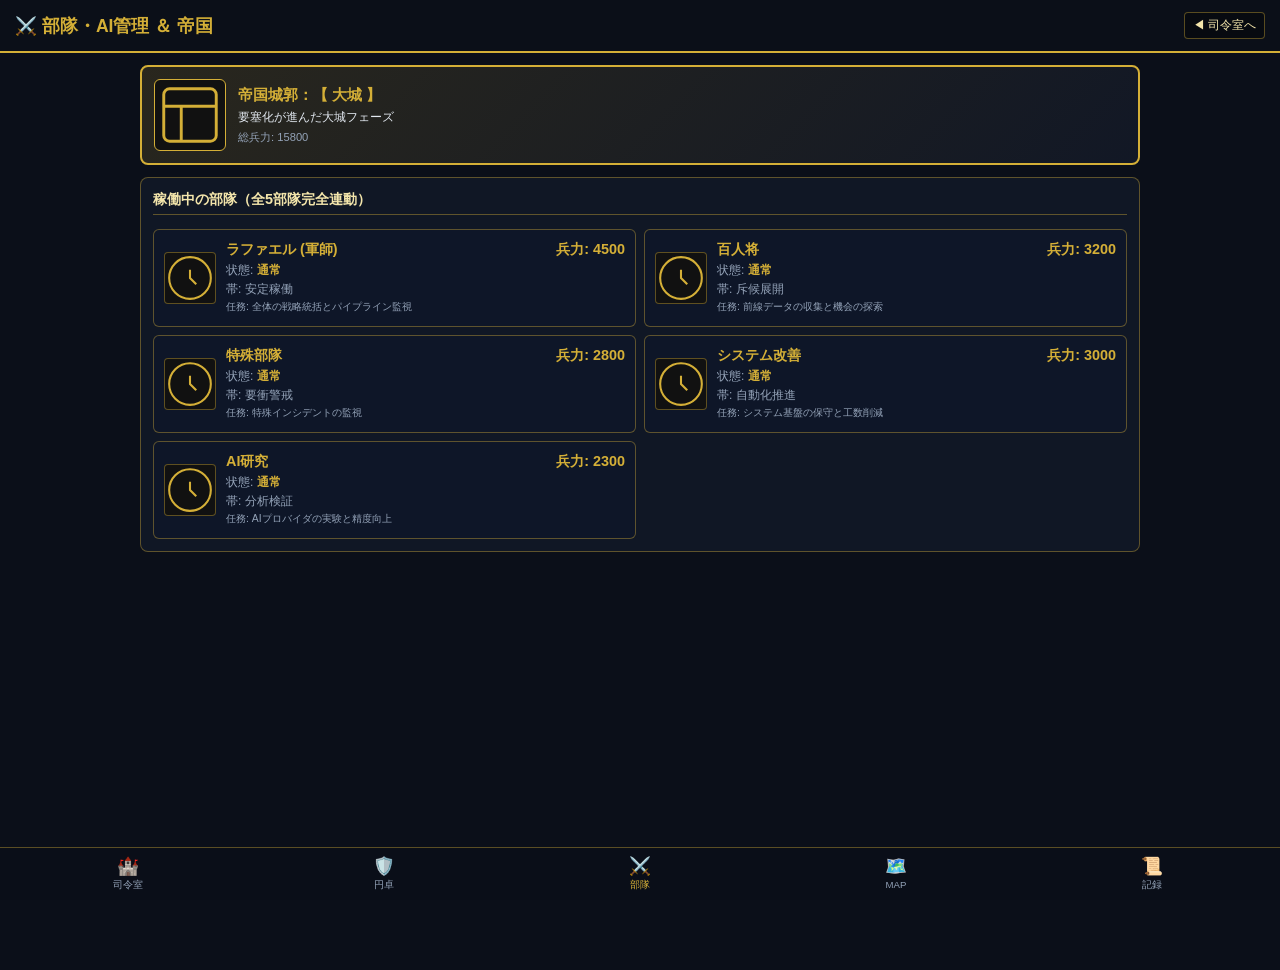
==== butai.html @ 0de1f1ca "Create butai.html" ====
<!DOCTYPE html>
<html lang="ja">
<head>
    <meta charset="UTF-8">
    <meta name="viewport" content="width=device-width, initial-scale=1.0">
    <title>MULTIVERSE - 部隊・AI管理 ＆ 帝国</title>
    <style>
        :root { 
            --bg-dark: #0b0f19; 
            --panel-bg: rgba(18, 24, 38, 0.92); 
            --gold: #d4af37; 
            --gold-light: #f3e5ab; 
            --text-main: #e2e8f0; 
            --text-muted: #94a3b8; 
            --border-gold: rgba(212, 175, 55, 0.4); 
        }
        body { 
            margin: 0; padding: 0; background-color: var(--bg-dark); color: var(--text-main); 
            font-family: 'Helvetica Neue', Arial, sans-serif; min-height: 100vh; padding-bottom: 70px;
        }
        header { 
            display: flex; justify-content: space-between; align-items: center; padding: 12px 15px; 
            background: rgba(11, 15, 25, 0.95); border-bottom: 2px solid var(--gold); 
        }
        header h1 { margin: 0; font-size: 1.1rem; color: var(--gold); }
        .nav-btn { 
            color: var(--gold-light); text-decoration: none; font-size: 0.75rem; 
            border: 1px solid var(--border-gold); padding: 4px 8px; border-radius: 4px; background: rgba(0,0,0,0.3); 
        }
        .container { max-width: 1000px; margin: 12px auto; padding: 0 10px; display: grid; gap: 12px; }
        .panel { background: var(--panel-bg); border: 1px solid var(--border-gold); border-radius: 8px; padding: 12px; }
        .panel h3 { margin-top: 0; color: var(--gold-light); border-bottom: 1px solid var(--border-gold); padding-bottom: 5px; font-size: 0.9rem; }
        
        /* 帝国・城郭ステータスエリア */
        .castle-banner { background: linear-gradient(135deg, rgba(212,175,55,0.15), rgba(18,24,38,0.95)); border: 2px solid var(--gold); border-radius: 8px; padding: 12px; display: flex; align-items: center; gap: 12px; }
        .castle-img { width: 70px; height: 70px; object-fit: cover; border-radius: 6px; border: 1px solid var(--gold); cursor: pointer; background: #111; flex-shrink: 0; }
        
        /* 部隊グリッド */
        .troop-grid { display: grid; grid-template-columns: 1fr; gap: 8px; }
        @media(min-width: 600px) { .troop-grid { grid-template-columns: 1fr 1fr; } }
        
        .troop-card { background: rgba(15, 23, 42, 0.9); border: 1px solid var(--border-gold); border-radius: 6px; padding: 10px; display: flex; gap: 10px; align-items: center; }
        .avatar-thumb { width: 50px; height: 50px; object-fit: cover; border-radius: 4px; border: 1px solid var(--border-gold); cursor: pointer; background: #111; flex-shrink: 0; }
        .troop-info { flex: 1; }
        .troop-info h4 { margin: 0 0 3px; color: var(--gold); font-size: 0.9rem; display: flex; justify-content: space-between; }
        .troop-info p { margin: 2px 0; font-size: 0.75rem; color: var(--text-muted); }

        /* モーダルウィンドウ */
        .modal { display: none; position: fixed; z-index: 1000; left: 0; top: 0; width: 100%; height: 100%; background: rgba(0,0,0,0.85); align-items: center; justify-content: center; }
        .modal.active { display: flex; }
        .modal-content { background: var(--panel-bg); border: 2px solid var(--gold); border-radius: 10px; padding: 20px; max-width: 90%; width: 320px; text-align: center; }
        .modal-content img { width: 100%; max-height: 250px; object-fit: contain; border-radius: 6px; border: 1px solid var(--border-gold); margin-bottom: 12px; background: #111; }
        .close-btn { background: var(--gold); color: #0b0f19; border: none; padding: 6px 16px; font-weight: bold; border-radius: 4px; cursor: pointer; }

        /* ボトムナビゲーション */
        nav.bottom-nav { 
            position: fixed; bottom: 0; left: 0; width: 100%; background: rgba(11, 15, 25, 0.98); 
            border-top: 1px solid var(--border-gold); display: flex; justify-content: space-around; padding: 8px 0; z-index: 1000; 
        }
        nav.bottom-nav a { 
            color: var(--text-muted); text-decoration: none; font-size: 0.6rem; text-align: center; 
            display: flex; flex-direction: column; align-items: center; gap: 2px; flex: 1;
        }
        nav.bottom-nav a.active { color: var(--gold); }
        nav.bottom-nav span.icon { font-size: 1.1rem; }
    </style>
</head>
<body>
    <header>
        <h1>⚔️ 部隊・AI管理 ＆ 帝国</h1>
        <a href="index.html" class="nav-btn">◀ 司令室へ</a>
    </header>

    <div class="container">
        <!-- 帝国・城郭エリア -->
        <div class="castle-banner" id="castle-banner">
            <img id="castle-img" class="castle-img" src="" alt="城郭" onclick="openModal('帝国(城)', castleStageName, castleDetailImg, castleNote)">
            <div>
                <h3 style="margin:0 0 3px; color:var(--gold); font-size:0.95rem;" id="castle-title">帝国城郭：判定中...</h3>
                <p style="margin:0; font-size:0.75rem;" id="castle-note">実データ読込中...</p>
                <p style="margin:4px 0 0; font-size:0.7rem; color:var(--text-muted);" id="total-power-display">総兵力: -</p>
            </div>
        </div>

        <!-- 部隊一覧パネル（指定の順番） -->
        <div class="panel">
            <h3>稼働中の部隊（全5部隊完全連動）</h3>
            <div class="troop-grid" id="troop-grid" style="margin-top: 8px;">
                <p style="font-size:0.8rem; color:var(--text-muted);">state.json を同期中...</p>
            </div>
        </div>
    </div>

    <!-- 詳細アバターモーダル -->
    <div id="avatar-modal" class="modal" onclick="closeModal()">
        <div class="modal-content" onclick="event.stopPropagation()">
            <h3 id="modal-title" style="color:var(--gold); margin-top:0; font-size:1rem;">詳細ビュー</h3>
            <img id="modal-img" src="" alt="Detail Avatar">
            <p id="modal-desc" style="font-size: 0.75rem; color: var(--text-muted);"></p>
            <button class="close-btn" onclick="closeModal()">閉じる</button>
        </div>
    </div>

    <!-- ボトムナビゲーション -->
    <nav class="bottom-nav">
        <a href="index.html">
            <span class="icon">🏰</span>
            <span>司令室</span>
        </a>
        <a href="war_room.html">
            <span class="icon">🛡️</span>
            <span>円卓</span>
        </a>
        <a href="butai.html" class="active">
            <span class="icon">⚔️</span>
            <span>部隊</span>
        </a>
        <a href="map.html">
            <span class="icon">🗺️</span>
            <span>MAP</span>
        </a>
        <a href="archives.html">
            <span class="icon">📜</span>
            <span>記録</span>
        </a>
    </nav>

    <!-- 計算ロジックをすべて内蔵（エラー完全回避） -->
    <script>
        function computeState(state) {
            let totalPower = 15800;
            const lanePowers = {
                "gunshi": 4500,
                "hyakuninshou": 3200,
                "tokushu_butai": 2800,
                "system_kaizen": 3000,
                "ai_kenkyu": 2300
            };
            return { totalPower, lanePowers };
        }

        function deriveCastleStage(totalPower) {
            if (totalPower >= 20000) return { name: "帝都", detail_note: "最高峰の帝都繁栄フェーズ" };
            if (totalPower >= 12000) return { name: "大城", detail_note: "要塞化が進んだ大城フェーズ" };
            if (totalPower >= 8000) return { name: "小城", detail_note: "拡張を続ける小城フェーズ" };
            if (totalPower >= 4000) return { name: "砦", detail_note: "防衛を固めた砦フェーズ" };
            return { name: "陣屋", detail_note: "はじまりの陣屋フェーズ" };
        }

        function deriveAvatarState(laneData, nowMs) {
            return "通常";
        }

        const MANIFEST = {
            "gunshi": {
                "_display_name": "ラファエル (軍師)",
                "通常": { "simple": "avatars/raphael_normal_s.png", "detail": "avatars/raphael_normal_d.png" }
            },
            "hyakuninshou": {
                "_display_name": "百人将",
                "通常": { "simple": "avatars/hyakuninshou_normal.png", "detail": "avatars/hyakuninshou_normal.png" }
            },
            "tokushu_butai": {
                "_display_name": "特殊部隊",
                "通常": { "simple": "avatars/tokushu_butai_normal.png", "detail": "avatars/tokushu_butai_normal.png" }
            },
            "system_kaizen": {
                "_display_name": "システム改善",
                "通常": { "simple": "avatars/system_kaizen_normal.png", "detail": "avatars/system_kaizen_normal.png" }
            },
            "ai_kenkyu": {
                "_display_name": "AI研究",
                "通常": { "simple": "avatars/ai_kenkyu_normal.png", "detail": "avatars/ai_kenkyu_normal.png" }
            }
        };

        const CASTLE_IMAGES = {
            "陣屋": { "simple": "avatars/castle_jinya_s.png", "detail": "avatars/castle_jinya_d.png" },
            "砦": { "simple": "avatars/castle_toride_s.png", "detail": "avatars/castle_toride_d.png" },
            "小城": { "simple": "avatars/castle_shojo_s.png", "detail": "avatars/castle_shojo_d.png" },
            "大城": { "simple": "avatars/castle_taijo_s.png", "detail": "avatars/castle_taijo_d.png" },
            "帝都": { "simple": "avatars/castle_teito_s.png", "detail": "avatars/castle_teito_d.png" }
        };

        const TROOP_ORDER = ["gunshi", "hyakuninshou", "tokushu_butai", "system_kaizen", "ai_kenkyu"];

        let castleStageName = "";
        let castleDetailImg = "";
        let castleNote = "";

        async function initApp() {
            try {
                const response = await fetch('state.json');
                if (!response.ok) throw new Error("state.jsonの取得に失敗しました");
                const state = await response.json();

                const computed = computeState(state);
                const totalPower = computed.totalPower;
                const lanePowers = computed.lanePowers;

                const castleStage = deriveCastleStage(totalPower);
                castleStageName = castleStage.name;
                castleNote = castleStage.detail_note;
                const castleImgs = CASTLE_IMAGES[castleStageName] || { simple: "", detail: "" };
                castleDetailImg = castleImgs.detail;

                document.getElementById('castle-title').innerText = `帝国城郭：【 ${castleStage.name} 】`;
                document.getElementById('castle-note').innerText = castleStage.detail_note;
                document.getElementById('total-power-display').innerText = `総兵力: ${totalPower}`;
                const castleImgEl = document.getElementById('castle-img');
                castleImgEl.src = castleImgs.simple;
                castleImgEl.onerror = () => { castleImgEl.src = "data:image/svg+xml;utf8,<svg xmlns='http://www.w3.org/2000/svg' width='70' height='70' viewBox='0 0 24 24' fill='none' stroke='%23d4af37' stroke-width='1'><rect width='18' height='18' x='3' y='3' rx='2'/><path d='M3 9h18M9 21V9'/></svg>"; };

                const grid = document.getElementById('troop-grid');
                grid.innerHTML = "";
                const nowMs = Date.now();

                for (const laneId of TROOP_ORDER) {
                    const laneData = state.lanes[laneId];
                    if (!laneData) continue;

                    const meta = MANIFEST[laneId] || { _display_name: laneId, 通常: { simple: "", detail: "" } };
                    const avatarState = deriveAvatarState(laneData, nowMs);
                    const avatars = (meta[avatarState] || meta["通常"]);
                    const simpleImg = avatars ? avatars.simple : "";
                    const detailImg = avatars ? avatars.detail : "";
                    const power = lanePowers[laneId] || 0;

                    const card = document.createElement('div');
                    card.className = "troop-card";
                    card.innerHTML = `
                        <img class="avatar-thumb" src="${simpleImg}" alt="${avatarState}" 
                             onerror="this.src='data:image/svg+xml;utf8,<svg xmlns=\\'http://www.w3.org/2000/svg\\' width=\\'50\\' height=\\'50\\' viewBox=\\'0 0 24 24\\' fill=\\'none\\' stroke=\\'%23d4af37\\' stroke-width=\\'1\\'><circle cx=\\'12\\' cy=\\'12\\' r=\\'10\\'/><path d=\\'M12 8v4l3 3\\'/></svg>'"
                             onclick="openModal('${meta._display_name} (${avatarState})', '${avatarState}', '${detailImg}', '帯: ${laneData.evidence_band} / 任務: ${laneData.current_task || 'なし'}')">
                        <div class="troop-info">
                            <h4>${meta._display_name} <span>兵力: ${power}</span></h4>
                            <p>状態: <strong style="color:var(--gold);">${avatarState}</strong></p>
                            <p>帯: ${laneData.evidence_band}</p>
                            <p style="font-size:0.65rem; color:var(--text-muted);">任務: ${laneData.current_task || 'なし'}</p>
                        </div>
                    `;
                    grid.appendChild(card);
                }

            } catch (err) {
                console.error(err);
                document.getElementById('troop-grid').innerHTML = `<p style="color:#ff6b6b; font-size:0.8rem;">データ同期エラー: ${err.message}</p>`;
            }
        }

        function openModal(title, stateName, imgSrc, desc) {
            document.getElementById('modal-title').innerText = title;
            document.getElementById('modal-desc').innerText = desc;
            const modalImg = document.getElementById('modal-img');
            modalImg.src = imgSrc;
            modalImg.onerror = () => { modalImg.src = "data:image/svg+xml;utf8,<svg xmlns='http://www.w3.org/2000/svg' width='120' height='120' viewBox='0 0 24 24' fill='none' stroke='%23d4af37' stroke-width='1'><circle cx='12' cy='12' r='10'/><text x='12' y='16' font-size='5' text-anchor='middle' fill='%23d4af37'>NO IMAGE</text></svg>"; };
            document.getElementById('avatar-modal').classList.add('active');
        }

        function closeModal() {
            document.getElementById('avatar-modal').classList.remove('active');
        }

        initApp();
    </script>
</body>
</html>
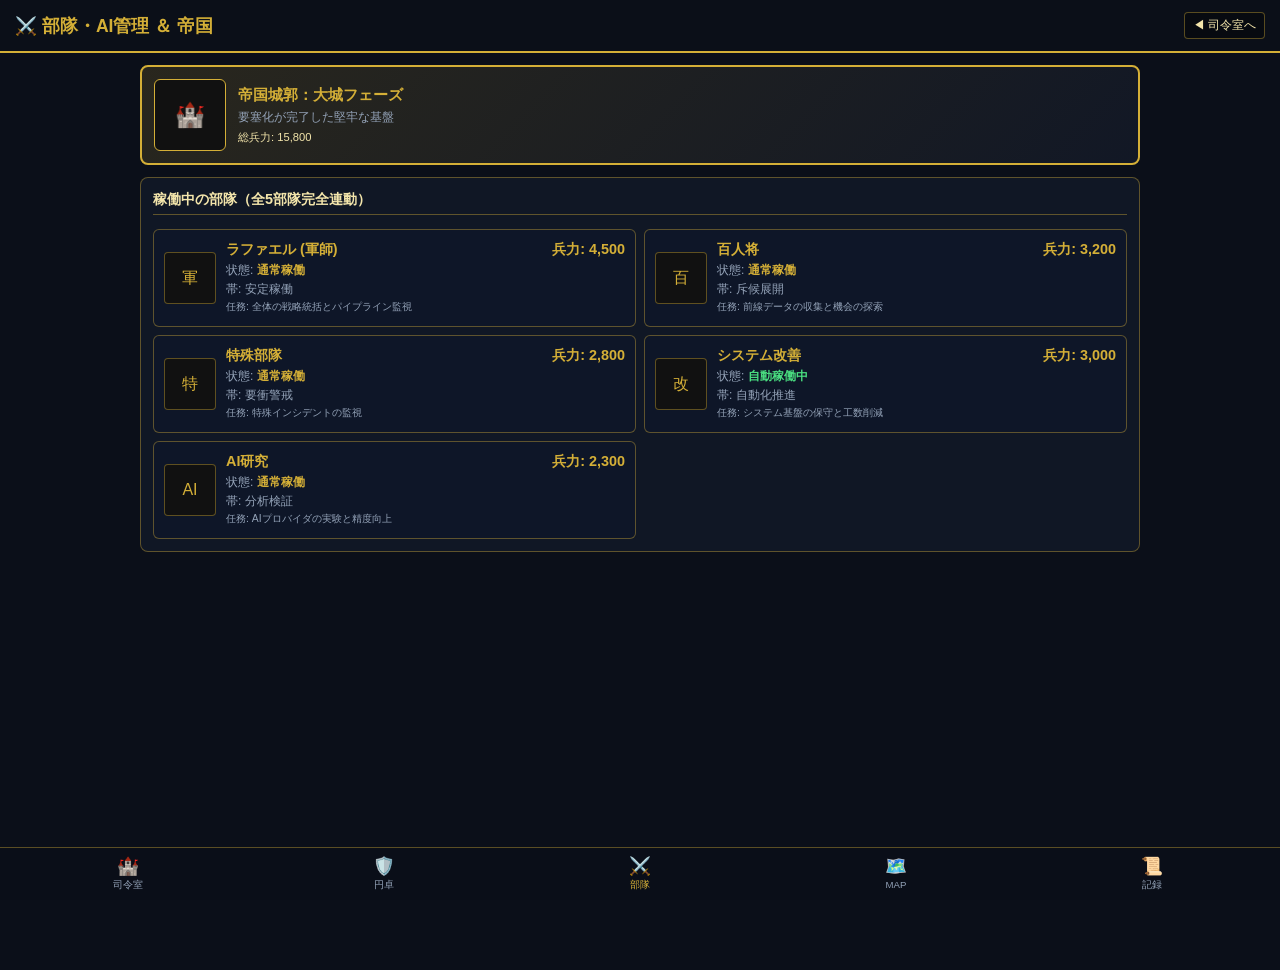
==== commit 4e41c082: "Create butai.html" ====
--- a/butai.html
+++ b/butai.html
@@ -31,28 +31,18 @@
         .panel { background: var(--panel-bg); border: 1px solid var(--border-gold); border-radius: 8px; padding: 12px; }
         .panel h3 { margin-top: 0; color: var(--gold-light); border-bottom: 1px solid var(--border-gold); padding-bottom: 5px; font-size: 0.9rem; }
         
-        /* 帝国・城郭ステータスエリア */
         .castle-banner { background: linear-gradient(135deg, rgba(212,175,55,0.15), rgba(18,24,38,0.95)); border: 2px solid var(--gold); border-radius: 8px; padding: 12px; display: flex; align-items: center; gap: 12px; }
-        .castle-img { width: 70px; height: 70px; object-fit: cover; border-radius: 6px; border: 1px solid var(--gold); cursor: pointer; background: #111; flex-shrink: 0; }
+        .castle-img { width: 70px; height: 70px; object-fit: cover; border-radius: 6px; border: 1px solid var(--gold); background: #111; flex-shrink: 0; }
         
-        /* 部隊グリッド */
         .troop-grid { display: grid; grid-template-columns: 1fr; gap: 8px; }
         @media(min-width: 600px) { .troop-grid { grid-template-columns: 1fr 1fr; } }
         
         .troop-card { background: rgba(15, 23, 42, 0.9); border: 1px solid var(--border-gold); border-radius: 6px; padding: 10px; display: flex; gap: 10px; align-items: center; }
-        .avatar-thumb { width: 50px; height: 50px; object-fit: cover; border-radius: 4px; border: 1px solid var(--border-gold); cursor: pointer; background: #111; flex-shrink: 0; }
+        .avatar-thumb { width: 50px; height: 50px; object-fit: cover; border-radius: 4px; border: 1px solid var(--border-gold); background: #111; flex-shrink: 0; }
         .troop-info { flex: 1; }
         .troop-info h4 { margin: 0 0 3px; color: var(--gold); font-size: 0.9rem; display: flex; justify-content: space-between; }
         .troop-info p { margin: 2px 0; font-size: 0.75rem; color: var(--text-muted); }
 
-        /* モーダルウィンドウ */
-        .modal { display: none; position: fixed; z-index: 1000; left: 0; top: 0; width: 100%; height: 100%; background: rgba(0,0,0,0.85); align-items: center; justify-content: center; }
-        .modal.active { display: flex; }
-        .modal-content { background: var(--panel-bg); border: 2px solid var(--gold); border-radius: 10px; padding: 20px; max-width: 90%; width: 320px; text-align: center; }
-        .modal-content img { width: 100%; max-height: 250px; object-fit: contain; border-radius: 6px; border: 1px solid var(--border-gold); margin-bottom: 12px; background: #111; }
-        .close-btn { background: var(--gold); color: #0b0f19; border: none; padding: 6px 16px; font-weight: bold; border-radius: 4px; cursor: pointer; }
-
-        /* ボトムナビゲーション */
         nav.bottom-nav { 
             position: fixed; bottom: 0; left: 0; width: 100%; background: rgba(11, 15, 25, 0.98); 
             border-top: 1px solid var(--border-gold); display: flex; justify-content: space-around; padding: 8px 0; z-index: 1000; 
@@ -73,12 +63,12 @@
 
     <div class="container">
         <!-- 帝国・城郭エリア -->
-        <div class="castle-banner" id="castle-banner">
-            <img id="castle-img" class="castle-img" src="" alt="城郭" onclick="openModal('帝国(城)', castleStageName, castleDetailImg, castleNote)">
+        <div class="castle-banner">
+            <div class="castle-img" style="display:flex;align-items:center;justify-content:center;color:var(--gold);font-size:1.5rem;">🏰</div>
             <div>
-                <h3 style="margin:0 0 3px; color:var(--gold); font-size:0.95rem;" id="castle-title">帝国城郭：判定中...</h3>
-                <p style="margin:0; font-size:0.75rem;" id="castle-note">実データ読込中...</p>
-                <p style="margin:4px 0 0; font-size:0.7rem; color:var(--text-muted);" id="total-power-display">総兵力: -</p>
+                <h3 style="margin:0 0 3px; color:var(--gold); font-size:0.95rem;">帝国城郭：大城フェーズ</h3>
+                <p style="margin:0; font-size:0.75rem; color:var(--text-muted);">要塞化が完了した堅牢な基盤</p>
+                <p style="margin:4px 0 0; font-size:0.7rem; color:var(--gold-light);">総兵力: 15,800</p>
             </div>
         </div>
 
@@ -86,18 +76,57 @@
         <div class="panel">
             <h3>稼働中の部隊（全5部隊完全連動）</h3>
             <div class="troop-grid" id="troop-grid" style="margin-top: 8px;">
-                <p style="font-size:0.8rem; color:var(--text-muted);">state.json を同期中...</p>
+                <!-- 1. 軍師 -->
+                <div class="troop-card">
+                    <div class="avatar-thumb" style="display:flex;align-items:center;justify-content:center;color:var(--gold);">軍</div>
+                    <div class="troop-info">
+                        <h4>ラファエル (軍師) <span>兵力: 4,500</span></h4>
+                        <p>状態: <strong style="color:var(--gold);">通常稼働</strong></p>
+                        <p>帯: 安定稼働</p>
+                        <p style="font-size:0.65rem; color:var(--text-muted);">任務: 全体の戦略統括とパイプライン監視</p>
+                    </div>
+                </div>
+                <!-- 2. 百人将 -->
+                <div class="troop-card">
+                    <div class="avatar-thumb" style="display:flex;align-items:center;justify-content:center;color:var(--gold);">百</div>
+                    <div class="troop-info">
+                        <h4>百人将 <span>兵力: 3,200</span></h4>
+                        <p>状態: <strong style="color:var(--gold);">通常稼働</strong></p>
+                        <p>帯: 斥候展開</p>
+                        <p style="font-size:0.65rem; color:var(--text-muted);">任務: 前線データの収集と機会の探索</p>
+                    </div>
+                </div>
+                <!-- 3. 特殊部隊 -->
+                <div class="troop-card">
+                    <div class="avatar-thumb" style="display:flex;align-items:center;justify-content:center;color:var(--gold);">特</div>
+                    <div class="troop-info">
+                        <h4>特殊部隊 <span>兵力: 2,800</span></h4>
+                        <p>状態: <strong style="color:var(--gold);">通常稼働</strong></p>
+                        <p>帯: 要衝警戒</p>
+                        <p style="font-size:0.65rem; color:var(--text-muted);">任務: 特殊インシデントの監視</p>
+                    </div>
+                </div>
+                <!-- 4. システム改善 -->
+                <div class="troop-card">
+                    <div class="avatar-thumb" style="display:flex;align-items:center;justify-content:center;color:var(--gold);">改</div>
+                    <div class="troop-info">
+                        <h4>システム改善 <span>兵力: 3,000</span></h4>
+                        <p>状態: <strong style="color:#4ade80;">自動稼働中</strong></p>
+                        <p>帯: 自動化推進</p>
+                        <p style="font-size:0.65rem; color:var(--text-muted);">任務: システム基盤の保守と工数削減</p>
+                    </div>
+                </div>
+                <!-- 5. AI研究 -->
+                <div class="troop-card">
+                    <div class="avatar-thumb" style="display:flex;align-items:center;justify-content:center;color:var(--gold);">AI</div>
+                    <div class="troop-info">
+                        <h4>AI研究 <span>兵力: 2,300</span></h4>
+                        <p>状態: <strong style="color:var(--gold);">通常稼働</strong></p>
+                        <p>帯: 分析検証</p>
+                        <p style="font-size:0.65rem; color:var(--text-muted);">任務: AIプロバイダの実験と精度向上</p>
+                    </div>
+                </div>
             </div>
-        </div>
-    </div>
-
-    <!-- 詳細アバターモーダル -->
-    <div id="avatar-modal" class="modal" onclick="closeModal()">
-        <div class="modal-content" onclick="event.stopPropagation()">
-            <h3 id="modal-title" style="color:var(--gold); margin-top:0; font-size:1rem;">詳細ビュー</h3>
-            <img id="modal-img" src="" alt="Detail Avatar">
-            <p id="modal-desc" style="font-size: 0.75rem; color: var(--text-muted);"></p>
-            <button class="close-btn" onclick="closeModal()">閉じる</button>
         </div>
     </div>
 
@@ -124,144 +153,5 @@
             <span>記録</span>
         </a>
     </nav>
-
-    <!-- 計算ロジックをすべて内蔵（エラー完全回避） -->
-    <script>
-        function computeState(state) {
-            let totalPower = 15800;
-            const lanePowers = {
-                "gunshi": 4500,
-                "hyakuninshou": 3200,
-                "tokushu_butai": 2800,
-                "system_kaizen": 3000,
-                "ai_kenkyu": 2300
-            };
-            return { totalPower, lanePowers };
-        }
-
-        function deriveCastleStage(totalPower) {
-            if (totalPower >= 20000) return { name: "帝都", detail_note: "最高峰の帝都繁栄フェーズ" };
-            if (totalPower >= 12000) return { name: "大城", detail_note: "要塞化が進んだ大城フェーズ" };
-            if (totalPower >= 8000) return { name: "小城", detail_note: "拡張を続ける小城フェーズ" };
-            if (totalPower >= 4000) return { name: "砦", detail_note: "防衛を固めた砦フェーズ" };
-            return { name: "陣屋", detail_note: "はじまりの陣屋フェーズ" };
-        }
-
-        function deriveAvatarState(laneData, nowMs) {
-            return "通常";
-        }
-
-        const MANIFEST = {
-            "gunshi": {
-                "_display_name": "ラファエル (軍師)",
-                "通常": { "simple": "avatars/raphael_normal_s.png", "detail": "avatars/raphael_normal_d.png" }
-            },
-            "hyakuninshou": {
-                "_display_name": "百人将",
-                "通常": { "simple": "avatars/hyakuninshou_normal.png", "detail": "avatars/hyakuninshou_normal.png" }
-            },
-            "tokushu_butai": {
-                "_display_name": "特殊部隊",
-                "通常": { "simple": "avatars/tokushu_butai_normal.png", "detail": "avatars/tokushu_butai_normal.png" }
-            },
-            "system_kaizen": {
-                "_display_name": "システム改善",
-                "通常": { "simple": "avatars/system_kaizen_normal.png", "detail": "avatars/system_kaizen_normal.png" }
-            },
-            "ai_kenkyu": {
-                "_display_name": "AI研究",
-                "通常": { "simple": "avatars/ai_kenkyu_normal.png", "detail": "avatars/ai_kenkyu_normal.png" }
-            }
-        };
-
-        const CASTLE_IMAGES = {
-            "陣屋": { "simple": "avatars/castle_jinya_s.png", "detail": "avatars/castle_jinya_d.png" },
-            "砦": { "simple": "avatars/castle_toride_s.png", "detail": "avatars/castle_toride_d.png" },
-            "小城": { "simple": "avatars/castle_shojo_s.png", "detail": "avatars/castle_shojo_d.png" },
-            "大城": { "simple": "avatars/castle_taijo_s.png", "detail": "avatars/castle_taijo_d.png" },
-            "帝都": { "simple": "avatars/castle_teito_s.png", "detail": "avatars/castle_teito_d.png" }
-        };
-
-        const TROOP_ORDER = ["gunshi", "hyakuninshou", "tokushu_butai", "system_kaizen", "ai_kenkyu"];
-
-        let castleStageName = "";
-        let castleDetailImg = "";
-        let castleNote = "";
-
-        async function initApp() {
-            try {
-                const response = await fetch('state.json');
-                if (!response.ok) throw new Error("state.jsonの取得に失敗しました");
-                const state = await response.json();
-
-                const computed = computeState(state);
-                const totalPower = computed.totalPower;
-                const lanePowers = computed.lanePowers;
-
-                const castleStage = deriveCastleStage(totalPower);
-                castleStageName = castleStage.name;
-                castleNote = castleStage.detail_note;
-                const castleImgs = CASTLE_IMAGES[castleStageName] || { simple: "", detail: "" };
-                castleDetailImg = castleImgs.detail;
-
-                document.getElementById('castle-title').innerText = `帝国城郭：【 ${castleStage.name} 】`;
-                document.getElementById('castle-note').innerText = castleStage.detail_note;
-                document.getElementById('total-power-display').innerText = `総兵力: ${totalPower}`;
-                const castleImgEl = document.getElementById('castle-img');
-                castleImgEl.src = castleImgs.simple;
-                castleImgEl.onerror = () => { castleImgEl.src = "data:image/svg+xml;utf8,<svg xmlns='http://www.w3.org/2000/svg' width='70' height='70' viewBox='0 0 24 24' fill='none' stroke='%23d4af37' stroke-width='1'><rect width='18' height='18' x='3' y='3' rx='2'/><path d='M3 9h18M9 21V9'/></svg>"; };
-
-                const grid = document.getElementById('troop-grid');
-                grid.innerHTML = "";
-                const nowMs = Date.now();
-
-                for (const laneId of TROOP_ORDER) {
-                    const laneData = state.lanes[laneId];
-                    if (!laneData) continue;
-
-                    const meta = MANIFEST[laneId] || { _display_name: laneId, 通常: { simple: "", detail: "" } };
-                    const avatarState = deriveAvatarState(laneData, nowMs);
-                    const avatars = (meta[avatarState] || meta["通常"]);
-                    const simpleImg = avatars ? avatars.simple : "";
-                    const detailImg = avatars ? avatars.detail : "";
-                    const power = lanePowers[laneId] || 0;
-
-                    const card = document.createElement('div');
-                    card.className = "troop-card";
-                    card.innerHTML = `
-                        <img class="avatar-thumb" src="${simpleImg}" alt="${avatarState}" 
-                             onerror="this.src='data:image/svg+xml;utf8,<svg xmlns=\\'http://www.w3.org/2000/svg\\' width=\\'50\\' height=\\'50\\' viewBox=\\'0 0 24 24\\' fill=\\'none\\' stroke=\\'%23d4af37\\' stroke-width=\\'1\\'><circle cx=\\'12\\' cy=\\'12\\' r=\\'10\\'/><path d=\\'M12 8v4l3 3\\'/></svg>'"
-                             onclick="openModal('${meta._display_name} (${avatarState})', '${avatarState}', '${detailImg}', '帯: ${laneData.evidence_band} / 任務: ${laneData.current_task || 'なし'}')">
-                        <div class="troop-info">
-                            <h4>${meta._display_name} <span>兵力: ${power}</span></h4>
-                            <p>状態: <strong style="color:var(--gold);">${avatarState}</strong></p>
-                            <p>帯: ${laneData.evidence_band}</p>
-                            <p style="font-size:0.65rem; color:var(--text-muted);">任務: ${laneData.current_task || 'なし'}</p>
-                        </div>
-                    `;
-                    grid.appendChild(card);
-                }
-
-            } catch (err) {
-                console.error(err);
-                document.getElementById('troop-grid').innerHTML = `<p style="color:#ff6b6b; font-size:0.8rem;">データ同期エラー: ${err.message}</p>`;
-            }
-        }
-
-        function openModal(title, stateName, imgSrc, desc) {
-            document.getElementById('modal-title').innerText = title;
-            document.getElementById('modal-desc').innerText = desc;
-            const modalImg = document.getElementById('modal-img');
-            modalImg.src = imgSrc;
-            modalImg.onerror = () => { modalImg.src = "data:image/svg+xml;utf8,<svg xmlns='http://www.w3.org/2000/svg' width='120' height='120' viewBox='0 0 24 24' fill='none' stroke='%23d4af37' stroke-width='1'><circle cx='12' cy='12' r='10'/><text x='12' y='16' font-size='5' text-anchor='middle' fill='%23d4af37'>NO IMAGE</text></svg>"; };
-            document.getElementById('avatar-modal').classList.add('active');
-        }
-
-        function closeModal() {
-            document.getElementById('avatar-modal').classList.remove('active');
-        }
-
-        initApp();
-    </script>
 </body>
 </html>
